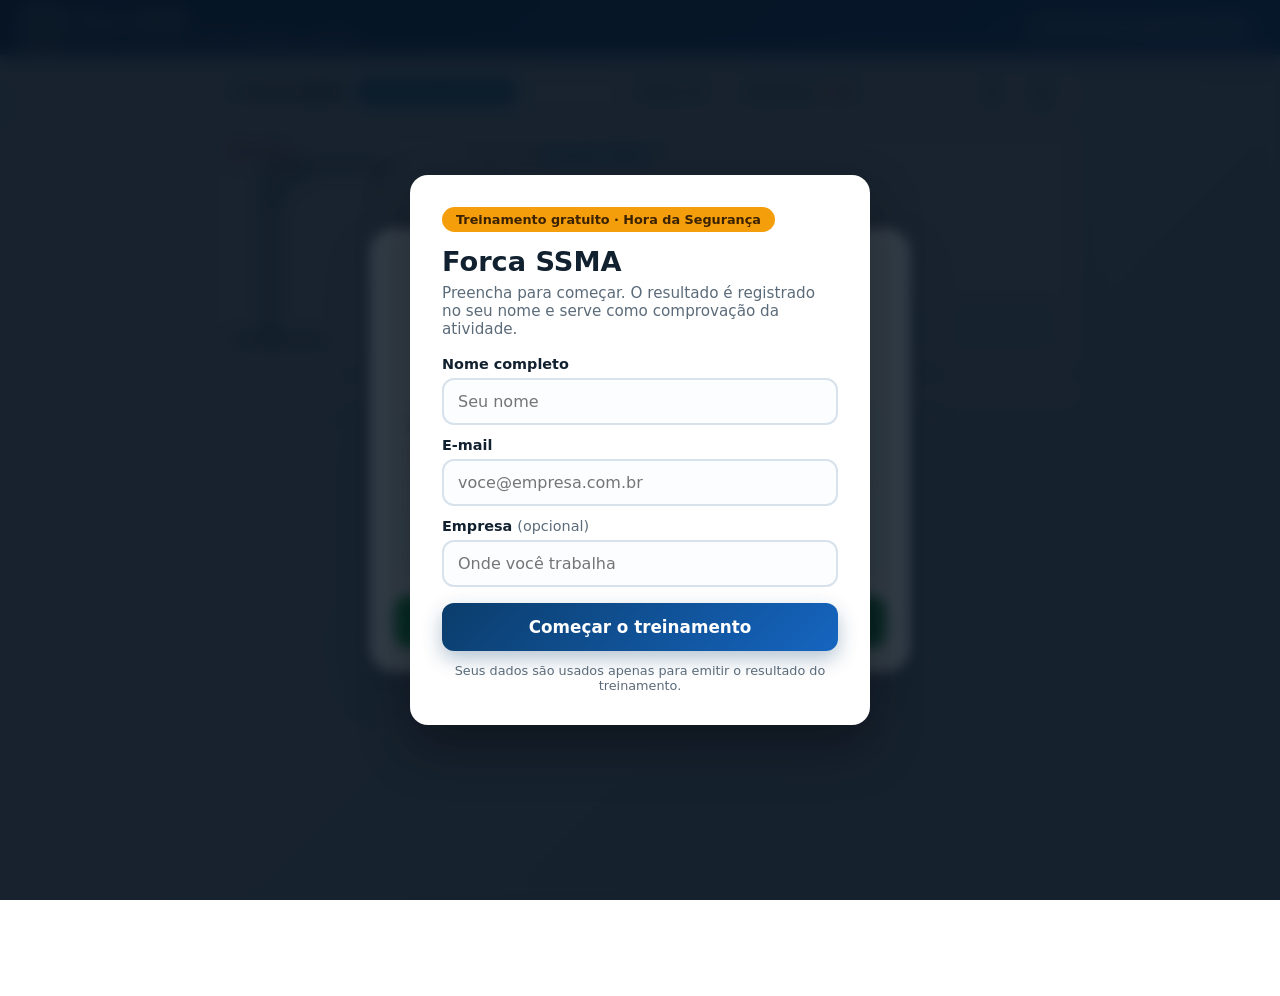
==== index.html @ 1dc8dd9f "Adequacao ao padrao Hora da Seguranca - cadastro do jogador com envio a planilha unica (Inscricao e " ====
<!DOCTYPE html>
<html lang="pt-BR">
<head>
  <meta charset="UTF-8">
  <meta name="viewport" content="width=device-width, initial-scale=1.0">
  <title>Forca SSMA - Saúde, Segurança e Meio Ambiente</title>
  <link rel="preconnect" href="https://fonts.googleapis.com">
  <link rel="preconnect" href="https://fonts.gstatic.com" crossorigin>
  <link href="https://fonts.googleapis.com/css2?family=Outfit:wght@500;700;800;900&family=Inter:wght@400;500;600;700&display=swap" rel="stylesheet">
  <link rel="stylesheet" href="style.css">
  <link rel="stylesheet" href="hs.css?v=1">
  <link rel="icon" href="logo.png">
  <meta name="theme-color" content="#0b3d6b">
  <meta name="description" content="Forca SSMA: jogo gratuito de saúde, segurança e meio ambiente — Hora da Segurança.">
  <script>
    window.HS_CONFIG = {
      treinamento: 'Forca SSMA',
      titulo: 'Forca SSMA',
      subtitulo: 'Saúde, segurança e meio ambiente · gratuito'
    };
  </script>
  <script src="hs.js?v=1"></script>
</head>
<body>
  <div id="app-container">
    <!-- Header HUD Bar -->
    <header id="game-hud" class="glass-header">
      <div class="hud-left">
        <span class="app-logo">🛡️ Forca SSMA</span>
        <div id="category-badge" class="badge-cat sst">Segurança no Trabalho</div>
      </div>

      <div class="hud-center">
        <div class="stat-pill">
          <span class="pill-label">Pontos:</span>
          <span id="hud-score" class="pill-val">0</span>
        </div>
        <div class="stat-pill">
          <span class="pill-label">Sequência:</span>
          <span id="hud-streak" class="pill-val">🔥 0</span>
        </div>
      </div>

      <div class="hud-right">
        <button id="btn-sound" class="icon-btn" title="Alternar Som">🔊</button>
        <button id="btn-restart-game" class="icon-btn" title="Reiniciar Partida">🔄</button>
      </div>
    </header>

    <!-- Main Content Area -->
    <main id="game-main">
      <!-- Upper Section: Gallows Canvas + Question Clue Card -->
      <section class="game-stage">
        <!-- Gallows Canvas Container -->
        <div class="canvas-card glass-card">
          <div class="error-badge">Erros: <span id="error-count">0</span> / 6</div>
          <canvas id="gallows-canvas" width="280" height="240"></canvas>
        </div>

        <!-- Clue Question Card -->
        <div class="clue-card glass-card">
          <div class="clue-header">
            <span class="clue-icon">❓</span>
            <h3>Desafio SSMA</h3>
          </div>
          <p id="clue-text" class="clue-question">Carregando pergunta...</p>
          
          <!-- Word Slots Container -->
          <div id="word-container" class="word-slots">
            <!-- Dynamic Letter Boxes will be generated here -->
          </div>
        </div>
      </section>

      <!-- Keyboard & Action Section -->
      <section class="keyboard-section glass-card">
        <div id="virtual-keyboard" class="keyboard-grid">
          <!-- A-Z Letter Buttons generated dynamically -->
        </div>
      </section>
    </main>

    <!-- Educational Explanation Modal (Mensagem Orientativa em cada Erro / Fim de Rodada) -->
    <div id="screen-explanation" class="overlay-modal hidden">
      <div class="modal-card glass-card-heavy">
        <div id="modal-badge" class="modal-badge-status danger">⚠️ ATENÇÃO - APRENDIZADO DE SEGURANÇA</div>
        <h2 id="modal-title">Ops! Resposta Incorreta</h2>
        
        <div class="explanation-content">
          <div class="exp-section correct-word-box">
            <span class="exp-label">Termo Correto:</span>
            <strong id="exp-word" class="highlight-word">EPI</strong>
          </div>

          <div class="exp-section">
            <h4>💡 Por que esta norma/prática é fundamental?</h4>
            <p id="exp-why">Explicação do porquê a norma existe...</p>
          </div>

          <div class="exp-section">
            <h4>🛡️ Como aplicar a forma correta na prática?</h4>
            <p id="exp-how">Como proceder com segurança...</p>
          </div>
        </div>

        <button id="btn-next-question" class="btn-primary glow-btn">
          ▶️ CONTINUAR A PARTIDA
        </button>
      </div>
    </div>

    <!-- Start / Menu Overlay -->
    <div id="screen-menu" class="overlay-modal active">
      <div class="modal-card glass-card-heavy center-menu">
        <div class="menu-header">
          <span class="hero-icon">🛡️🌱👷</span>
          <h1>Forca SSMA</h1>
          <p class="subtitle">Saúde, Segurança no Trabalho e Meio Ambiente</p>
        </div>

        <div class="menu-intro-box">
          <h3>Como Funciona:</h3>
          <ul>
            <li>🎯 <strong>Adivinhe o termo de SSMA</strong> com base na pergunta apresentada.</li>
            <li>⚠️ <strong>Cada erro adiciona uma parte</strong> do operador na forca (máximo de 6 erros).</li>
            <li>💡 <strong>Receba explicações técnicas imediatas</strong> sobre a forma correta e o porquê de cada norma e procedimento!</li>
          </ul>
        </div>

        <button id="btn-start" class="btn-primary glow-btn">
          ▶️ COMECAR DESAFIO DE SSMA
        </button>
      </div>
    </div>
  </div>

  <script type="module" src="src/main.js"></script>
</body>
</html>
---- style.css ----
:root {
  --bg-gradient: linear-gradient(135deg, #f8fafc 0%, #e2e8f0 100%);
  --card-bg: rgba(255, 255, 255, 0.92);
  --card-border: #cbd5e1;
  --text-main: #0f172a;
  --text-muted: #475569;

  --color-sst: #0284c7;
  --color-saude: #16a34a;
  --color-ma: #d97706;
  --color-danger: #dc2626;
  --color-success: #16a34a;

  --font-heading: 'Outfit', sans-serif;
  --font-body: 'Inter', sans-serif;
}

* {
  box-sizing: border-box;
  margin: 0;
  padding: 0;
  user-select: none;
  -webkit-user-select: none;
  touch-action: manipulation;
}

html, body {
  width: 100vw;
  height: 100vh;
  overflow: hidden;
  background: var(--bg-gradient);
  color: var(--text-main);
  font-family: var(--font-body);
}

#app-container {
  display: flex;
  flex-direction: column;
  align-items: center;
  justify-content: space-between;
  width: 100%;
  height: 100vh;
  padding: 10px 14px;
  max-width: 900px;
  margin: 0 auto;
}

/* Glass Panels */
.glass-header {
  width: 100%;
  height: 54px;
  background: rgba(255, 255, 255, 0.85);
  backdrop-filter: blur(10px);
  -webkit-backdrop-filter: blur(10px);
  border: 1px solid var(--card-border);
  border-radius: 16px;
  display: flex;
  align-items: center;
  justify-content: space-between;
  padding: 0 16px;
  box-shadow: 0 4px 12px rgba(15, 23, 42, 0.05);
}

.glass-card {
  background: var(--card-bg);
  border: 1px solid var(--card-border);
  border-radius: 18px;
  box-shadow: 0 4px 16px rgba(15, 23, 42, 0.06);
}

.glass-card-heavy {
  background: #ffffff;
  border: 1px solid #cbd5e1;
  border-radius: 24px;
  box-shadow: 0 20px 50px rgba(15, 23, 42, 0.15);
}

/* HUD Components */
.hud-left, .hud-center, .hud-right {
  display: flex;
  align-items: center;
  gap: 12px;
}

.app-logo {
  font-family: var(--font-heading);
  font-weight: 800;
  font-size: 1.1rem;
  color: #0f172a;
}

.badge-cat {
  padding: 4px 12px;
  border-radius: 20px;
  font-family: var(--font-heading);
  font-weight: 700;
  font-size: 0.8rem;
  color: #fff;
}

.badge-cat.sst { background: var(--color-sst); }
.badge-cat.saude { background: var(--color-saude); }
.badge-cat.ma { background: var(--color-ma); }

.stat-pill {
  display: flex;
  align-items: center;
  gap: 6px;
  background: #f1f5f9;
  padding: 4px 12px;
  border-radius: 20px;
  font-size: 0.88rem;
  border: 1px solid #e2e8f0;
}

.pill-label {
  color: var(--text-muted);
  font-weight: 600;
}

.pill-val {
  font-family: var(--font-heading);
  font-weight: 800;
  color: #0f172a;
}

.icon-btn {
  background: #f1f5f9;
  border: 1px solid #cbd5e1;
  width: 36px;
  height: 36px;
  border-radius: 10px;
  cursor: pointer;
  display: flex;
  align-items: center;
  justify-content: center;
  font-size: 1rem;
  transition: all 0.2s ease;
}

.icon-btn:hover {
  background: #e2e8f0;
  transform: translateY(-2px);
}

/* Main Layout */
#game-main {
  flex: 1;
  width: 100%;
  display: flex;
  flex-direction: column;
  gap: 10px;
  margin: 8px 0;
}

.game-stage {
  display: grid;
  grid-template-columns: 280px 1fr;
  gap: 12px;
  align-items: stretch;
}

/* Gallows Canvas Card */
.canvas-card {
  position: relative;
  display: flex;
  align-items: center;
  justify-content: center;
  padding: 10px;
  background: #ffffff;
}

.error-badge {
  position: absolute;
  top: 10px;
  left: 12px;
  background: #fef2f2;
  border: 1px solid #fecaca;
  color: var(--color-danger);
  font-family: var(--font-heading);
  font-weight: 800;
  font-size: 0.82rem;
  padding: 3px 10px;
  border-radius: 12px;
}

#gallows-canvas {
  width: 100%;
  height: 100%;
  max-height: 240px;
  display: block;
}

/* Clue Question Card */
.clue-card {
  padding: 16px;
  display: flex;
  flex-direction: column;
  justify-content: space-between;
  background: #ffffff;
}

.clue-header {
  display: flex;
  align-items: center;
  gap: 8px;
  color: var(--color-sst);
}

.clue-header h3 {
  font-family: var(--font-heading);
  font-size: 1.05rem;
  font-weight: 800;
}

.clue-question {
  font-size: 0.98rem;
  line-height: 1.45;
  color: #1e293b;
  font-weight: 500;
  margin: 10px 0;
}

/* Word Slots */
.word-slots {
  display: flex;
  flex-wrap: wrap;
  gap: 8px;
  align-items: center;
  justify-content: center;
  min-height: 54px;
  padding: 8px;
  background: #f8fafc;
  border-radius: 12px;
  border: 1px dashed #cbd5e1;
}

.letter-slot {
  width: 36px;
  height: 44px;
  background: #ffffff;
  border: 2px solid #cbd5e1;
  border-radius: 8px;
  display: flex;
  align-items: center;
  justify-content: center;
  font-family: var(--font-heading);
  font-weight: 800;
  font-size: 1.3rem;
  color: #0f172a;
  box-shadow: 0 2px 4px rgba(0, 0, 0, 0.04);
  transition: all 0.2s ease;
}

.letter-slot.filled {
  border-color: var(--color-sst);
  background: #f0f9ff;
  color: var(--color-sst);
  animation: pop-slot 0.25s ease;
}

.letter-space {
  width: 14px;
}

@keyframes pop-slot {
  0% { transform: scale(0.8); }
  50% { transform: scale(1.15); }
  100% { transform: scale(1); }
}

/* Virtual Keyboard Section */
.keyboard-section {
  padding: 12px;
  background: #ffffff;
}

.keyboard-grid {
  display: grid;
  grid-template-columns: repeat(13, 1fr);
  gap: 6px;
}

.key-btn {
  height: 44px;
  background: #f1f5f9;
  border: 1px solid #cbd5e1;
  border-radius: 10px;
  font-family: var(--font-heading);
  font-weight: 800;
  font-size: 1.1rem;
  color: #0f172a;
  cursor: pointer;
  display: flex;
  align-items: center;
  justify-content: center;
  transition: all 0.15s ease;
}

.key-btn:hover:not(:disabled) {
  background: #e2e8f0;
  transform: translateY(-2px);
}

.key-btn:disabled {
  opacity: 0.4;
  cursor: not-allowed;
}

.key-btn.correct {
  background: #dcfce7;
  border-color: #86efac;
  color: #15803d;
}

.key-btn.wrong {
  background: #fee2e2;
  border-color: #fca5a5;
  color: #b91c1c;
}

/* Modals */
.overlay-modal {
  position: absolute;
  top: 0;
  left: 0;
  width: 100%;
  height: 100%;
  display: flex;
  align-items: center;
  justify-content: center;
  padding: 16px;
  z-index: 100;
  background: rgba(15, 23, 42, 0.6);
  backdrop-filter: blur(8px);
  -webkit-backdrop-filter: blur(8px);
  transition: opacity 0.3s ease, visibility 0.3s ease;
}

.overlay-modal.hidden {
  opacity: 0;
  visibility: hidden;
  pointer-events: none;
}

.overlay-modal.active {
  opacity: 1;
  visibility: visible;
}

.modal-card {
  width: 100%;
  max-width: 540px;
  max-height: 94vh;
  overflow-y: auto;
  padding: 24px;
  display: flex;
  flex-direction: column;
  gap: 16px;
}

.modal-card.center-menu {
  text-align: center;
  align-items: center;
}

.modal-badge-status {
  align-self: flex-start;
  padding: 5px 14px;
  border-radius: 20px;
  font-family: var(--font-heading);
  font-weight: 800;
  font-size: 0.82rem;
}

.modal-badge-status.danger {
  background: #fef2f2;
  color: var(--color-danger);
  border: 1px solid #fecaca;
}

.modal-badge-status.success {
  background: #f0fdf4;
  color: var(--color-success);
  border: 1px solid #bbf7d0;
}

.modal-card h2 {
  font-family: var(--font-heading);
  font-size: 1.6rem;
  font-weight: 800;
  color: #0f172a;
}

.explanation-content {
  display: flex;
  flex-direction: column;
  gap: 14px;
  text-align: left;
}

.exp-section {
  background: #f8fafc;
  border: 1px solid #e2e8f0;
  padding: 12px 14px;
  border-radius: 14px;
}

.exp-section h4 {
  font-family: var(--font-heading);
  font-size: 0.95rem;
  font-weight: 700;
  color: #0f172a;
  margin-bottom: 4px;
}

.exp-section p {
  font-size: 0.88rem;
  color: var(--text-muted);
  line-height: 1.45;
}

.correct-word-box {
  background: #f0f9ff;
  border-color: #bae6fd;
  display: flex;
  align-items: center;
  gap: 10px;
}

.exp-label {
  font-size: 0.88rem;
  color: var(--text-muted);
  font-weight: 600;
}

.highlight-word {
  font-family: var(--font-heading);
  font-size: 1.2rem;
  font-weight: 900;
  color: var(--color-sst);
  letter-spacing: 1px;
}

.btn-primary {
  background: linear-gradient(135deg, #16a34a, #15803d);
  color: #fff;
  border: none;
  font-family: var(--font-heading);
  font-weight: 800;
  font-size: 1.1rem;
  padding: 14px 28px;
  border-radius: 14px;
  cursor: pointer;
  width: 100%;
  box-shadow: 0 4px 16px rgba(22, 163, 74, 0.3);
  transition: all 0.2s ease;
}

.btn-primary:hover {
  transform: translateY(-2px);
  box-shadow: 0 8px 20px rgba(22, 163, 74, 0.4);
}

.menu-header .hero-icon {
  font-size: 3rem;
  display: block;
  margin-bottom: 6px;
}

.menu-header h1 {
  font-family: var(--font-heading);
  font-size: 2.2rem;
  font-weight: 900;
  color: #0f172a;
}

.menu-header .subtitle {
  color: var(--text-muted);
  font-size: 0.95rem;
}

.menu-intro-box {
  background: #f8fafc;
  border: 1px solid #e2e8f0;
  border-radius: 16px;
  padding: 16px;
  text-align: left;
  width: 100%;
}

.menu-intro-box h3 {
  font-family: var(--font-heading);
  font-size: 1.05rem;
  margin-bottom: 10px;
  color: #0f172a;
}

.menu-intro-box ul {
  list-style: none;
  display: flex;
  flex-direction: column;
  gap: 10px;
}

.menu-intro-box li {
  font-size: 0.88rem;
  color: var(--text-muted);
  line-height: 1.4;
}

/* Media Queries for Mobile Responsiveness */
@media (max-width: 680px) {
  .game-stage {
    grid-template-columns: 1fr;
  }
  .canvas-card {
    max-height: 180px;
  }
  #gallows-canvas {
    max-height: 160px;
  }
  .keyboard-grid {
    grid-template-columns: repeat(7, 1fr);
  }
  .key-btn {
    height: 40px;
    font-size: 1rem;
  }
  .letter-slot {
    width: 30px;
    height: 38px;
    font-size: 1.1rem;
  }
}
---- hs.css ----
/* Camada padrão Hora da Segurança — marca, cadastro e publicidade.
   Prefixo hs- em tudo para não colidir com o CSS do jogo. */

:root {
  --hs-azul: #0b3d6b;
  --hs-azul-claro: #1565c0;
  --hs-ambar: #f59e0b;
  --hs-vermelho: #dc2626;
  --hs-tinta: #12212f;
  --hs-borda: #d8e2ec;
}

.hidden { display: none !important; }

/* ---------- topo e rodapé ---------- */

.hs-topo {
  display: flex; flex-wrap: wrap; gap: 10px;
  align-items: center; justify-content: space-between;
  padding: 8px clamp(12px, 3vw, 24px);
  padding-top: calc(8px + env(safe-area-inset-top));
  background: linear-gradient(135deg, var(--hs-azul), var(--hs-azul-claro));
  color: #fff;
  font-family: "Segoe UI", system-ui, -apple-system, Roboto, Arial, sans-serif;
  box-shadow: 0 3px 14px rgba(11, 61, 107, .28);
  position: relative; z-index: 40;
}
.hs-topo-marca { display: flex; align-items: center; gap: 11px; text-decoration: none; color: #fff; min-width: 0; }
.hs-topo-marca img { width: clamp(30px, 7vw, 40px); height: auto; border-radius: 8px; background: #fff; padding: 3px; }
.hs-topo-marca strong { display: block; font-size: clamp(.9rem, 2.5vw, 1.05rem); line-height: 1.2; }
.hs-topo-marca small { display: block; font-size: clamp(.66rem, 1.9vw, .78rem); opacity: .85; }
.hs-topo-link {
  color: #fff; text-decoration: none; font-weight: 600;
  font-size: clamp(.7rem, 2vw, .82rem);
  background: rgba(255, 255, 255, .16);
  border: 1px solid rgba(255, 255, 255, .3);
  border-radius: 999px; padding: 5px 13px; white-space: nowrap;
}

.hs-rodape {
  display: flex; flex-wrap: wrap; gap: 8px;
  justify-content: center; align-items: center;
  padding: 12px 14px calc(14px + env(safe-area-inset-bottom));
  background: var(--hs-azul); color: rgba(255, 255, 255, .85);
  font-family: "Segoe UI", system-ui, sans-serif;
  font-size: clamp(.72rem, 2vw, .82rem);
  position: relative; z-index: 40;
}
.hs-rodape a { color: #fff; text-decoration: none; font-weight: 600; }
.hs-rodape a:hover { text-decoration: underline; }

/* ---------- telas sobrepostas ---------- */

.hs-tela {
  position: fixed; inset: 0; z-index: 9000;
  display: grid; place-items: center;
  padding: clamp(12px, 4vw, 28px);
  background: rgba(6, 18, 30, .82);
  backdrop-filter: blur(6px);
  -webkit-backdrop-filter: blur(6px);
  overflow-y: auto;
  font-family: "Segoe UI", system-ui, -apple-system, Roboto, Arial, sans-serif;
}

/* ---------- cadastro ---------- */

.hs-card {
  width: 100%; max-width: 460px;
  background: #fff; color: var(--hs-tinta);
  border-radius: 18px; padding: clamp(20px, 5vw, 32px);
  box-shadow: 0 22px 50px rgba(0, 0, 0, .35);
}
.hs-selo {
  display: inline-block; background: var(--hs-ambar); color: #3b2200;
  border-radius: 999px; padding: 5px 14px;
  font-size: clamp(.7rem, 2vw, .8rem); font-weight: 700;
}
.hs-card h2 { font-size: clamp(1.25rem, 4.4vw, 1.7rem); margin: 14px 0 6px; line-height: 1.2; }
.hs-sub { color: #5b6b7a; font-size: clamp(.85rem, 2.4vw, .95rem); margin: 0 0 18px; }
.hs-card label { display: block; font-weight: 700; font-size: clamp(.82rem, 2.3vw, .9rem); margin: 12px 0 6px; }
.hs-card .hs-opc { font-weight: 400; color: #5b6b7a; }
.hs-card input {
  width: 100%; box-sizing: border-box; padding: 12px 14px;
  border: 2px solid var(--hs-borda); border-radius: 12px;
  font-family: inherit; font-size: 1rem; background: #fbfdff; color: var(--hs-tinta);
}
.hs-card input:focus { outline: none; border-color: var(--hs-azul-claro); background: #fff; }
.hs-erro { display: block; color: var(--hs-vermelho); font-size: .8rem; margin-top: 5px; font-weight: 600; }
.hs-nota { font-size: clamp(.72rem, 2vw, .8rem); color: #5b6b7a; text-align: center; margin: 12px 0 0; }

.hs-btn {
  display: block; width: 100%; box-sizing: border-box;
  margin-top: 16px; border: none; border-radius: 12px;
  padding: 14px 22px; font-family: inherit;
  font-size: clamp(.95rem, 2.7vw, 1.05rem); font-weight: 700;
  color: #fff; background: linear-gradient(135deg, var(--hs-azul), var(--hs-azul-claro));
  cursor: pointer; text-align: center; text-decoration: none;
  box-shadow: 0 8px 20px rgba(11, 61, 107, .3);
}
.hs-btn:active { transform: translateY(1px); }

/* ---------- publicidade ---------- */

.hs-ad {
  width: 100%; max-width: 540px;
  border-radius: 20px; padding: clamp(18px, 4.5vw, 30px);
  color: #fff; text-align: center;
  box-shadow: 0 18px 44px rgba(0, 0, 0, .3);
}
.hs-ad-selo {
  display: inline-block; background: rgba(255, 255, 255, .18);
  border: 1px solid rgba(255, 255, 255, .35); border-radius: 999px;
  padding: 5px 14px; font-size: clamp(.68rem, 2vw, .78rem); font-weight: 700; margin-bottom: 14px;
}
.hs-ad-topo { display: flex; align-items: center; gap: 14px; text-align: left; margin-bottom: 12px; }
.hs-ad-logo {
  flex: 0 0 auto; width: 62px; height: 62px; border-radius: 14px;
  background: #fff; display: grid; place-items: center;
  font-size: 1.5rem; font-weight: 900;
}
.hs-ad-logo-img { width: auto; min-width: 88px; max-width: 148px; height: 66px; padding: 8px 12px; }
.hs-ad-logo-img img { max-width: 100%; max-height: 100%; object-fit: contain; display: block; }
.hs-ad-logo.hs-fundo-escuro { background: #10233a; }
.hs-ad-topo h3 { margin: 0; font-size: clamp(1.05rem, 3.5vw, 1.35rem); }
.hs-ad-topo span { font-size: clamp(.74rem, 2.2vw, .85rem); opacity: .88; }
.hs-ad-previa {
  background: rgba(0, 0, 0, .22); border: 1px solid rgba(255, 255, 255, .28);
  border-radius: 10px; padding: 9px 12px; text-align: left;
  font-size: clamp(.7rem, 1.95vw, .78rem); margin: 0 0 12px;
}
.hs-ad-tagline { font-size: clamp(.95rem, 3vw, 1.1rem); font-weight: 700; margin: 0 0 8px; }
.hs-ad-claim { font-size: clamp(.82rem, 2.4vw, .92rem); opacity: .93; margin: 0 0 14px; }
.hs-ad-chips { display: flex; flex-wrap: wrap; gap: 7px; justify-content: center; margin-bottom: 14px; }
.hs-ad-chip {
  background: rgba(255, 255, 255, .16); border: 1px solid rgba(255, 255, 255, .3);
  border-radius: 999px; padding: 5px 12px; font-size: clamp(.7rem, 2vw, .78rem); font-weight: 600;
}
.hs-btn-branco { background: #fff; color: #12212f; box-shadow: none; }
.hs-ad-demo {
  font-size: clamp(.7rem, 2vw, .78rem); opacity: .9; margin: 12px 0 0;
  background: rgba(0, 0, 0, .16); border-radius: 10px; padding: 9px 12px;
}
.hs-ad-demo a, .hs-ad-rodape a { color: #fff; }
.hs-btn-continuar {
  background: rgba(255, 255, 255, .18);
  border: 2px solid rgba(255, 255, 255, .55); box-shadow: none;
}
.hs-btn-continuar:disabled { opacity: .6; cursor: not-allowed; }
.hs-ad-rodape { font-size: clamp(.66rem, 1.9vw, .74rem); opacity: .8; margin: 13px 0 0; }

@media (max-width: 640px) {
  .hs-card input { font-size: 16px; }
}
@media (prefers-reduced-motion: reduce) {
  .hs-tela, .hs-btn { transition: none !important; animation: none !important; }
}
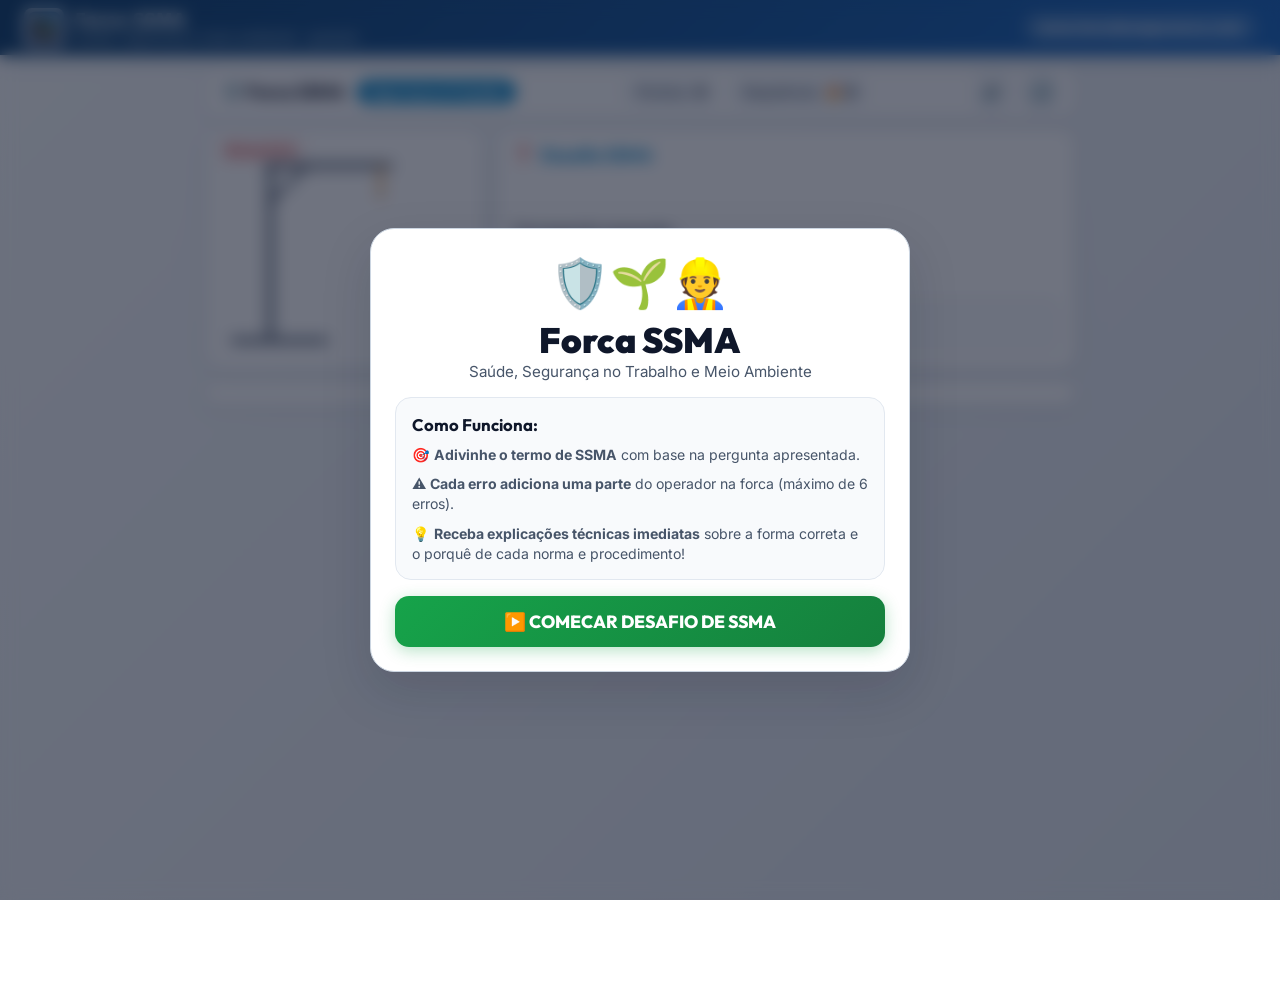
==== commit 9a9e405b: "Corrige o cadastro que recarregava a pagina ao enviar A tela de cadastro era criada sem a classe hid" ====
--- a/index.html
+++ b/index.html
@@ -8,7 +8,7 @@
   <link rel="preconnect" href="https://fonts.gstatic.com" crossorigin>
   <link href="https://fonts.googleapis.com/css2?family=Outfit:wght@500;700;800;900&family=Inter:wght@400;500;600;700&display=swap" rel="stylesheet">
   <link rel="stylesheet" href="style.css">
-  <link rel="stylesheet" href="hs.css?v=1">
+  <link rel="stylesheet" href="hs.css?v=3">
   <link rel="icon" href="logo.png">
   <meta name="theme-color" content="#0b3d6b">
   <meta name="description" content="Forca SSMA: jogo gratuito de saúde, segurança e meio ambiente — Hora da Segurança.">
@@ -19,7 +19,7 @@
       subtitulo: 'Saúde, segurança e meio ambiente · gratuito'
     };
   </script>
-  <script src="hs.js?v=1"></script>
+  <script src="hs.js?v=3"></script>
 </head>
 <body>
   <div id="app-container">
--- a/hs.css
+++ b/hs.css
@@ -79,10 +79,23 @@
 .hs-sub { color: #5b6b7a; font-size: clamp(.85rem, 2.4vw, .95rem); margin: 0 0 18px; }
 .hs-card label { display: block; font-weight: 700; font-size: clamp(.82rem, 2.3vw, .9rem); margin: 12px 0 6px; }
 .hs-card .hs-opc { font-weight: 400; color: #5b6b7a; }
+/* Os jogos aplicam `* { user-select: none }`, o que impede o clique de dar foco
+   nos campos de texto. Aqui a seleção é devolvida explicitamente ao cadastro. */
+.hs-tela, .hs-tela * {
+  -webkit-user-select: auto;
+  user-select: auto;
+}
+.hs-card input, .hs-card label, .hs-card p, .hs-card h2 {
+  -webkit-user-select: text;
+  user-select: text;
+}
 .hs-card input {
   width: 100%; box-sizing: border-box; padding: 12px 14px;
   border: 2px solid var(--hs-borda); border-radius: 12px;
   font-family: inherit; font-size: 1rem; background: #fbfdff; color: var(--hs-tinta);
+  pointer-events: auto;
+  touch-action: manipulation;
+  cursor: text;
 }
 .hs-card input:focus { outline: none; border-color: var(--hs-azul-claro); background: #fff; }
 .hs-erro { display: block; color: var(--hs-vermelho); font-size: .8rem; margin-top: 5px; font-weight: 600; }
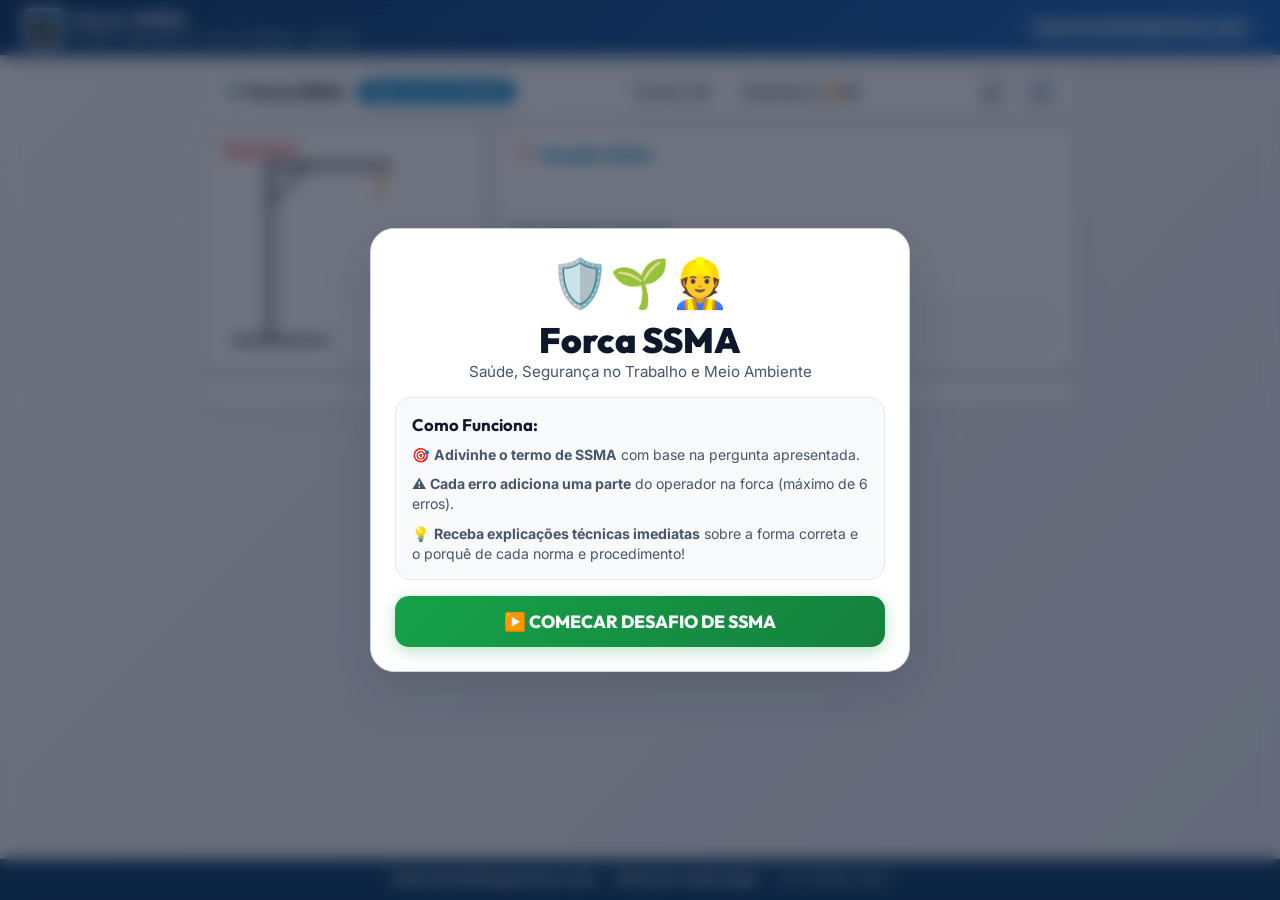
==== commit 6b81267c: "Corrige controles de toque cortados no celular Os jogos fixam height 100vh no container e overflow h" ====
--- a/index.html
+++ b/index.html
@@ -8,7 +8,7 @@
   <link rel="preconnect" href="https://fonts.gstatic.com" crossorigin>
   <link href="https://fonts.googleapis.com/css2?family=Outfit:wght@500;700;800;900&family=Inter:wght@400;500;600;700&display=swap" rel="stylesheet">
   <link rel="stylesheet" href="style.css">
-  <link rel="stylesheet" href="hs.css?v=3">
+  <link rel="stylesheet" href="hs.css?v=5">
   <link rel="icon" href="logo.png">
   <meta name="theme-color" content="#0b3d6b">
   <meta name="description" content="Forca SSMA: jogo gratuito de saúde, segurança e meio ambiente — Hora da Segurança.">
@@ -19,7 +19,7 @@
       subtitulo: 'Saúde, segurança e meio ambiente · gratuito'
     };
   </script>
-  <script src="hs.js?v=3"></script>
+  <script src="hs.js?v=5"></script>
 </head>
 <body>
   <div id="app-container">
--- a/hs.css
+++ b/hs.css
@@ -11,6 +11,25 @@
 }
 
 .hidden { display: none !important; }
+
+/* ---------- encaixe no layout do jogo ----------
+   Os jogos usam `height: 100vh` no container e `overflow: hidden` no body.
+   Com o topo e o rodapé da Hora da Segurança somados, o conteúdo passava da tela
+   e os controles de toque ficavam cortados no celular. Aqui o body vira uma coluna
+   e o jogo ocupa exatamente o espaço que sobra. */
+
+body {
+  display: flex;
+  flex-direction: column;
+  height: 100dvh;
+  min-height: 100dvh;
+}
+body > #app-container {
+  flex: 1 1 auto;
+  height: auto !important;
+  min-height: 0;
+}
+.hs-topo, .hs-rodape { flex: 0 0 auto; }
 
 /* ---------- topo e rodapé ---------- */
 
@@ -164,6 +183,17 @@
 @media (max-width: 640px) {
   .hs-card input { font-size: 16px; }
 }
+
+/* No celular a marca fica compacta para sobrar altura ao jogo e aos controles */
+@media (max-width: 680px) {
+  .hs-topo { padding: 4px 10px; padding-top: calc(4px + env(safe-area-inset-top)); }
+  .hs-topo-marca { gap: 8px; }
+  .hs-topo-marca img { width: 26px; padding: 2px; border-radius: 6px; }
+  .hs-topo-marca strong { font-size: .85rem; }
+  .hs-topo-marca small { display: none; }
+  .hs-topo-link { display: none; }
+  .hs-rodape { padding: 5px 10px calc(6px + env(safe-area-inset-bottom)); font-size: .66rem; gap: 6px; }
+}
 @media (prefers-reduced-motion: reduce) {
   .hs-tela, .hs-btn { transition: none !important; animation: none !important; }
 }
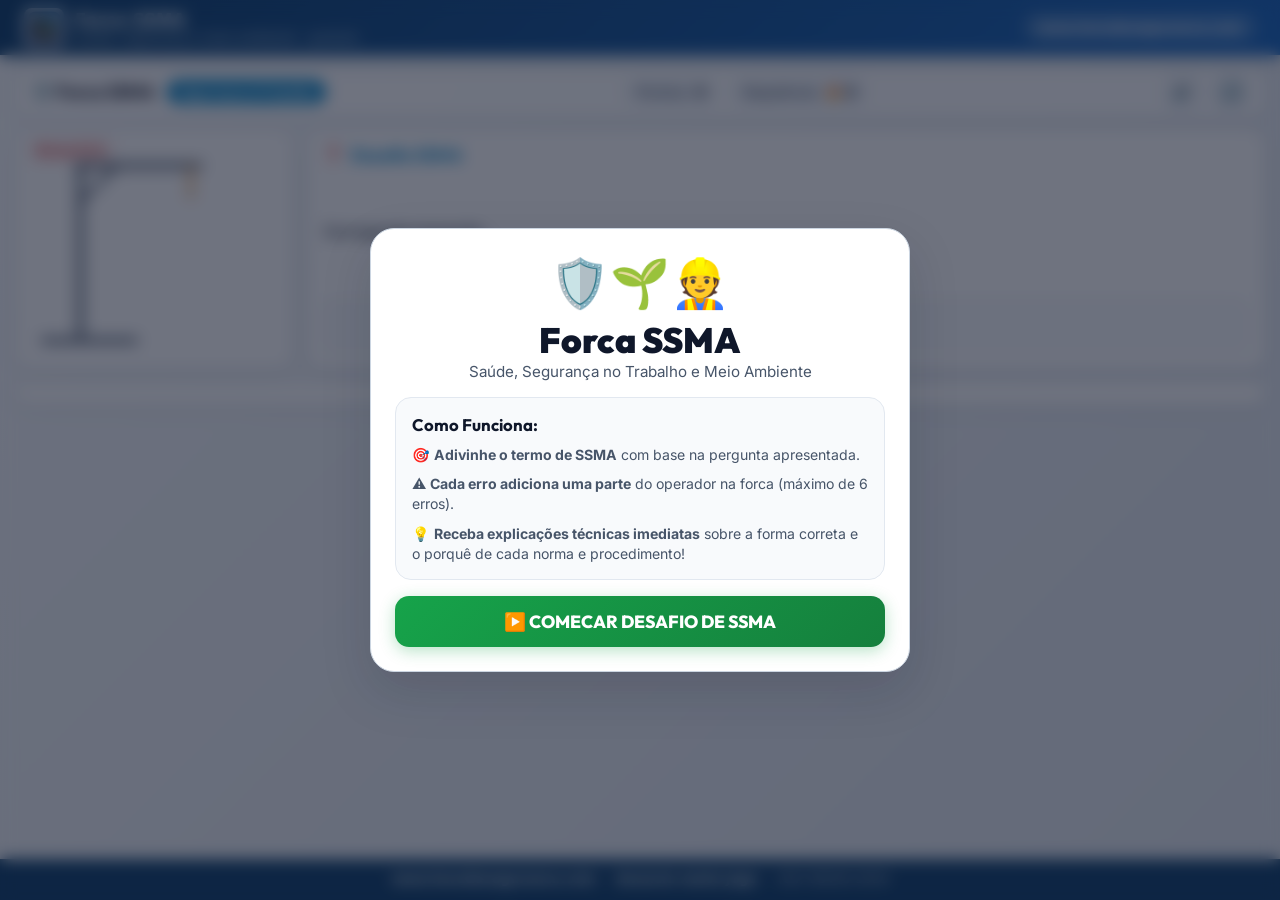
==== commit 46c3af02: "A faixa Anuncie neste jogo nunca cobre o jogo Correcao na raiz, no hs.css que todos os jogos compart" ====
--- a/index.html
+++ b/index.html
@@ -7,8 +7,8 @@
   <link rel="preconnect" href="https://fonts.googleapis.com">
   <link rel="preconnect" href="https://fonts.gstatic.com" crossorigin>
   <link href="https://fonts.googleapis.com/css2?family=Outfit:wght@500;700;800;900&family=Inter:wght@400;500;600;700&display=swap" rel="stylesheet">
-  <link rel="stylesheet" href="style.css">
-  <link rel="stylesheet" href="hs.css?v=5">
+  <link rel="stylesheet" href="style.css?v=7">
+  <link rel="stylesheet" href="hs.css?v=9">
   <link rel="icon" href="logo.png">
   <meta name="theme-color" content="#0b3d6b">
   <meta name="description" content="Forca SSMA: jogo gratuito de saúde, segurança e meio ambiente — Hora da Segurança.">
@@ -19,7 +19,7 @@
       subtitulo: 'Saúde, segurança e meio ambiente · gratuito'
     };
   </script>
-  <script src="hs.js?v=5"></script>
+  <script src="hs.js?v=7"></script>
 </head>
 <body>
   <div id="app-container">
--- a/style.css
+++ b/style.css
@@ -532,4 +532,52 @@
     height: 38px;
     font-size: 1.1rem;
   }
-}
+
+  /* O teclado é o único jeito de jogar: ele fica ancorado embaixo e nunca encolhe.
+     Quem cede altura em tela curta é a forca, que rola junto com a pergunta. */
+  #app-container { padding: 8px 10px; }
+  #game-main {
+    flex: 1 1 auto;
+    min-height: 0;
+    margin: 6px 0;
+    gap: 8px;
+  }
+  .game-stage {
+    flex: 1 1 auto;
+    min-height: 0;
+    grid-template-rows: auto 1fr;
+  }
+  .keyboard-section { flex: 0 0 auto; }
+
+  /* Dentro do card, só o enunciado rola. A forca fica em cima e os quadrinhos
+     da palavra ficam colados no teclado, sempre visíveis. */
+  .clue-card { min-height: 0; }
+  #clue-text {
+    overflow-y: auto;
+    -webkit-overflow-scrolling: touch;
+    min-height: 0;
+    flex: 1 1 auto;
+  }
+  .word-slots { flex: 0 0 auto; }
+}
+
+/* Telas curtas (celular deitado ou aparelho pequeno): compacta tudo
+   para as 4 fileiras de letras continuarem inteiras dentro da tela. */
+@media (max-width: 680px) and (max-height: 700px) {
+  /* o nome do jogo já aparece na faixa da Hora da Segurança, logo acima */
+  .app-logo { display: none; }
+  #game-hud { padding: 5px 8px; }
+  .badge-cat { font-size: .68rem; padding: 3px 8px; }
+  .stat-pill { font-size: .72rem; padding: 3px 8px; }
+  .canvas-card { max-height: 104px; padding: 6px; }
+  #gallows-canvas { max-height: 92px; }
+  /* o título do card come uma linha inteira do enunciado */
+  .clue-header { display: none; }
+  .clue-card { padding: 10px 12px; }
+  /* o enunciado é a pergunta: garante ao menos três linhas antes de rolar */
+  #clue-text { min-height: 3.2em; font-size: .92rem; }
+  .keyboard-section { padding: 8px; }
+  .keyboard-grid { gap: 4px; }
+  .key-btn { height: 34px; font-size: .92rem; border-radius: 8px; }
+  .letter-slot { width: 26px; height: 32px; font-size: 1rem; }
+}
--- a/hs.css
+++ b/hs.css
@@ -24,10 +24,22 @@
   height: 100dvh;
   min-height: 100dvh;
 }
-body > #app-container {
+/* O container do jogo entra aqui pelos três nomes já usados nos projetos.
+   `min-height: 0` + `overflow-y: auto` são o que impede o conteúdo de
+   transbordar e passar por baixo da faixa "Anuncie neste jogo": sem isso,
+   em janela larga e baixa o rodapé cobre o fim do tabuleiro. */
+body > #app-container,
+body > #app,
+body > .app-container,
+body > .game-container {
   flex: 1 1 auto;
   height: auto !important;
   min-height: 0;
+  /* item flex nasce com min-width: auto e nao encolhe abaixo do conteudo:
+     sem isto um titulo com nowrap estica o container alem da tela */
+  min-width: 0;
+  max-width: 100%;
+  overflow-y: auto;
 }
 .hs-topo, .hs-rodape { flex: 0 0 auto; }
 
@@ -193,6 +205,10 @@
   .hs-topo-marca small { display: none; }
   .hs-topo-link { display: none; }
   .hs-rodape { padding: 5px 10px calc(6px + env(safe-area-inset-bottom)); font-size: .66rem; gap: 6px; }
+
+  /* durante a partida o rodapé sai da frente: no celular ele roubava espaço
+     e ficava colado nos controles de toque */
+  body.hs-jogando .hs-rodape { display: none; }
 }
 @media (prefers-reduced-motion: reduce) {
   .hs-tela, .hs-btn { transition: none !important; animation: none !important; }
